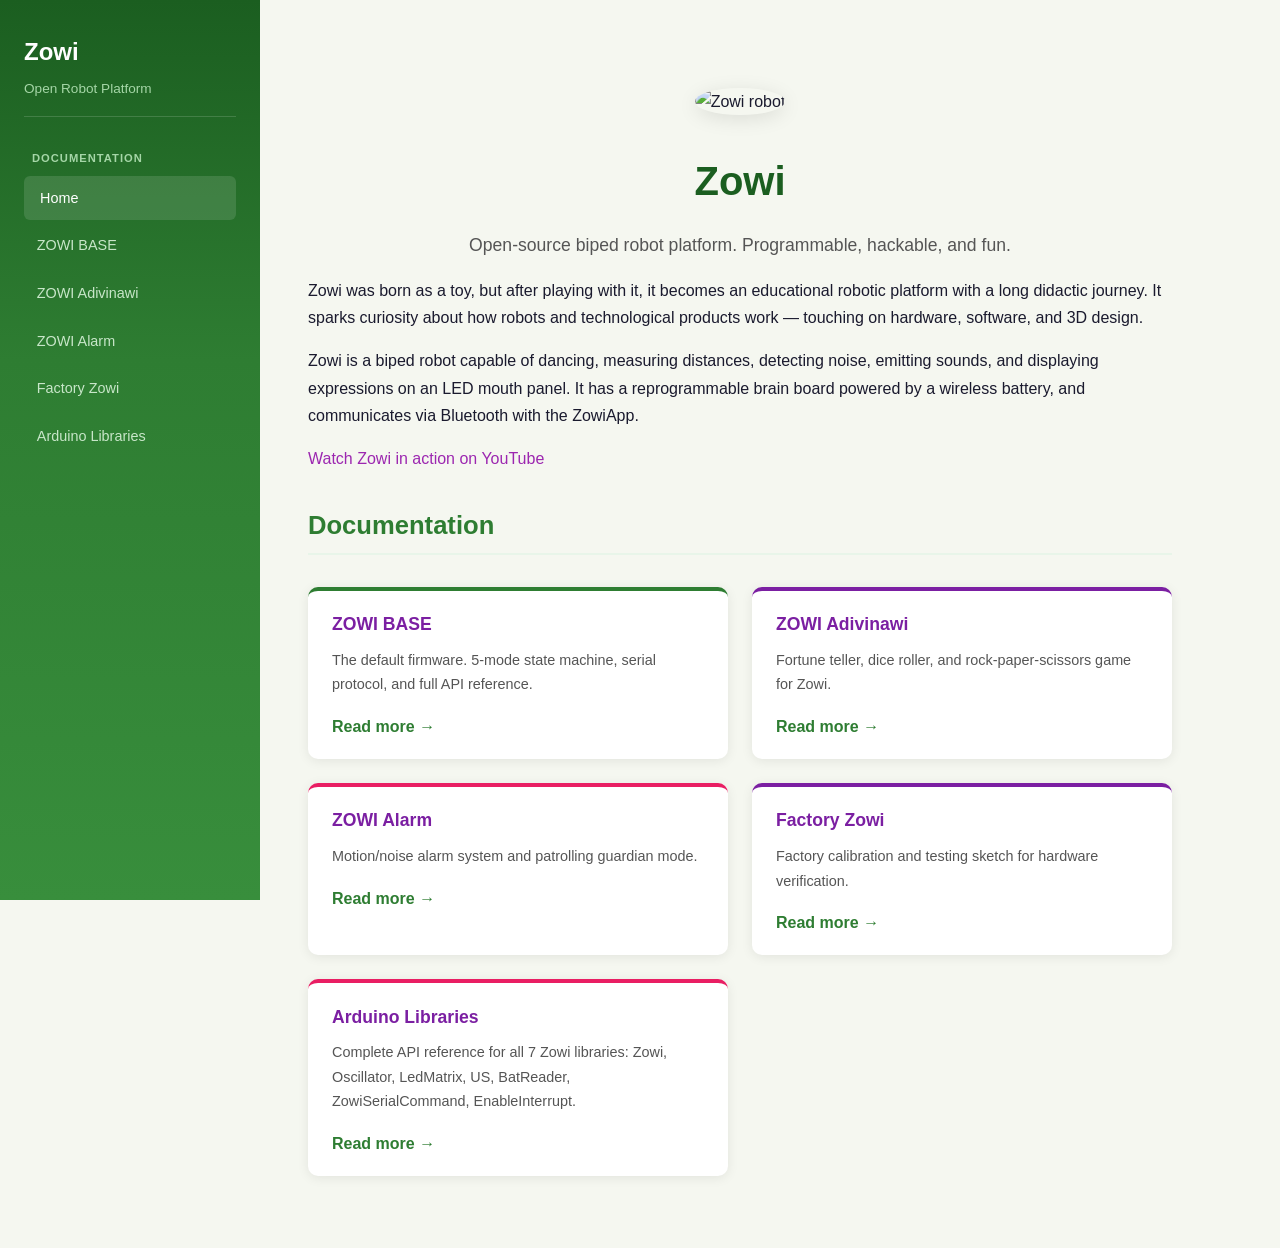
==== docs/index.html @ 165f5072 "Add HTML website pages for Zowi documentation - index.html: landing page with card grid navigation -" ====
<!DOCTYPE html>
<html lang="en">
<head>
  <meta charset="UTF-8">
  <meta name="viewport" content="width=device-width, initial-scale=1.0">
  <title>Zowi — Open Robot Platform</title>
  <link rel="stylesheet" href="css/style.css">
</head>
<body>
  <aside class="sidebar">
    <h1>Zowi</h1>
    <p class="subtitle">Open Robot Platform</p>
    <nav>
      <div class="nav-section">Documentation</div>
      <a href="index.html" class="active">Home</a>
      <a href="zowi-base.html">ZOWI BASE</a>
      <a href="zowi-adivinawi.html">ZOWI Adivinawi</a>
      <a href="zowi-alarm.html">ZOWI Alarm</a>
      <a href="factory-zowi.html">Factory Zowi</a>
      <a href="arduino-libs.html">Arduino Libraries</a>
    </nav>
  </aside>

  <div class="main">
    <div class="hero">
      <img src="https://it-bqcom15-media.s3.amazonaws.com/prod/images/200_200/1/a/9/a/1a9ae51edfd369f598cab125e75906bb2813e4a2.jpg" alt="Zowi robot">
      <h1>Zowi</h1>
      <p>Open-source biped robot platform. Programmable, hackable, and fun.</p>
    </div>

    <p>Zowi was born as a toy, but after playing with it, it becomes an educational robotic platform with a long didactic journey. It sparks curiosity about how robots and technological products work — touching on hardware, software, and 3D design.</p>

    <p>Zowi is a biped robot capable of dancing, measuring distances, detecting noise, emitting sounds, and displaying expressions on an LED mouth panel. It has a reprogrammable brain board powered by a wireless battery, and communicates via Bluetooth with the ZowiApp.</p>

    <p><a href="https://youtu.be/YlPRHd19NHI">Watch Zowi in action on YouTube</a></p>

    <h2>Documentation</h2>

    <div class="card-grid">
      <div class="card">
        <div class="card-body">
          <h3>ZOWI BASE</h3>
          <p>The default firmware. 5-mode state machine, serial protocol, and full API reference.</p>
          <a href="zowi-base.html">Read more →</a>
        </div>
      </div>
      <div class="card purple">
        <div class="card-body">
          <h3>ZOWI Adivinawi</h3>
          <p>Fortune teller, dice roller, and rock-paper-scissors game for Zowi.</p>
          <a href="zowi-adivinawi.html">Read more →</a>
        </div>
      </div>
      <div class="card fuchsia">
        <div class="card-body">
          <h3>ZOWI Alarm</h3>
          <p>Motion/noise alarm system and patrolling guardian mode.</p>
          <a href="zowi-alarm.html">Read more →</a>
        </div>
      </div>
      <div class="card purple">
        <div class="card-body">
          <h3>Factory Zowi</h3>
          <p>Factory calibration and testing sketch for hardware verification.</p>
          <a href="factory-zowi.html">Read more →</a>
        </div>
      </div>
      <div class="card fuchsia">
        <div class="card-body">
          <h3>Arduino Libraries</h3>
          <p>Complete API reference for all 7 Zowi libraries: Zowi, Oscillator, LedMatrix, US, BatReader, ZowiSerialCommand, EnableInterrupt.</p>
          <a href="arduino-libs.html">Read more →</a>
        </div>
      </div>
    </div>
  </div>
</body>
</html>
---- docs/css/style.css ----
:root {
  --green-dark: #1B5E20;
  --green: #2E7D32;
  --green-light: #4CAF50;
  --green-pale: #E8F5E9;
  --purple: #7B1FA2;
  --purple-light: #9C27B0;
  --fuchsia: #E91E63;
  --fuchsia-light: #F8BBD0;
  --text: #1a1a2e;
  --text-light: #555;
  --bg: #f5f7f0;
  --white: #ffffff;
  --shadow: 0 2px 12px rgba(0,0,0,0.08);
}

* {
  margin: 0;
  padding: 0;
  box-sizing: border-box;
}

body {
  font-family: -apple-system, BlinkMacSystemFont, 'Segoe UI', Roboto, Oxygen, sans-serif;
  color: var(--text);
  background: var(--bg);
  line-height: 1.7;
  display: flex;
  min-height: 100vh;
}

/* Sidebar */
.sidebar {
  width: 260px;
  min-height: 100vh;
  background: linear-gradient(180deg, #1B5E20 0%, #2E7D32 40%, #388E3C 100%);
  color: #fff;
  padding: 2rem 1.5rem;
  position: fixed;
  top: 0;
  left: 0;
  overflow-y: auto;
  z-index: 10;
}

.sidebar h1 {
  font-size: 1.5rem;
  margin-bottom: 0.25rem;
  color: #fff;
}

.sidebar .subtitle {
  font-size: 0.85rem;
  color: #A5D6A7;
  margin-bottom: 2rem;
  border-bottom: 1px solid rgba(255,255,255,0.15);
  padding-bottom: 1rem;
}

.sidebar nav a {
  display: block;
  color: #C8E6C9;
  text-decoration: none;
  padding: 0.6rem 0.8rem;
  border-radius: 6px;
  margin-bottom: 0.25rem;
  font-size: 0.9rem;
  transition: all 0.2s;
}

.sidebar nav a:hover,
.sidebar nav a.active {
  background: rgba(255,255,255,0.12);
  color: #fff;
  padding-left: 1rem;
}

.sidebar .nav-section {
  font-size: 0.7rem;
  text-transform: uppercase;
  letter-spacing: 1px;
  color: #A5D6A7;
  margin: 1.5rem 0 0.5rem 0.5rem;
  font-weight: 600;
}

/* Main content */
.main {
  margin-left: 260px;
  flex: 1;
  padding: 2.5rem 3rem;
  max-width: 960px;
}

.main h1 {
  color: var(--green-dark);
  font-size: 2.2rem;
  margin-bottom: 0.5rem;
  border-bottom: 3px solid var(--fuchsia);
  padding-bottom: 0.5rem;
}

.main h2 {
  color: var(--green);
  font-size: 1.6rem;
  margin: 2rem 0 0.75rem;
  border-bottom: 2px solid var(--green-pale);
  padding-bottom: 0.3rem;
}

.main h3 {
  color: var(--purple);
  font-size: 1.2rem;
  margin: 1.5rem 0 0.5rem;
}

.main p {
  margin-bottom: 1rem;
  color: var(--text);
}

.main a {
  color: var(--purple-light);
  text-decoration: none;
}

.main a:hover {
  color: var(--fuchsia);
  text-decoration: underline;
}

.main ul, .main ol {
  margin: 0.5rem 0 1rem 1.5rem;
}

.main li {
  margin-bottom: 0.3rem;
}

.main table {
  width: 100%;
  border-collapse: collapse;
  margin: 1rem 0;
  font-size: 0.9rem;
}

.main th {
  background: var(--green);
  color: #fff;
  padding: 0.6rem 0.8rem;
  text-align: left;
  font-weight: 600;
}

.main td {
  padding: 0.5rem 0.8rem;
  border-bottom: 1px solid #e0e0e0;
}

.main tr:nth-child(even) td {
  background: #f5faf5;
}

.main tr:hover td {
  background: #e8f5e9;
}

.main pre {
  background: #1a1a2e;
  color: #e8e8e8;
  padding: 1rem 1.2rem;
  border-radius: 8px;
  overflow-x: auto;
  font-size: 0.85rem;
  line-height: 1.5;
  margin: 1rem 0;
  border-left: 4px solid var(--fuchsia);
}

.main code {
  font-family: 'Fira Code', 'Cascadia Code', 'Consolas', monospace;
  font-size: 0.85em;
}

.main p code, .main li code {
  background: #f0f7f0;
  color: #2E7D32;
  padding: 0.15em 0.4em;
  border-radius: 3px;
  font-size: 0.85em;
}

.main blockquote {
  border-left: 4px solid var(--purple-light);
  background: #f3e5f5;
  padding: 0.8rem 1rem;
  margin: 1rem 0;
  border-radius: 0 6px 6px 0;
}

.main hr {
  border: none;
  border-top: 1px solid #e0e0e0;
  margin: 2rem 0;
}

.main img {
  max-width: 100%;
  border-radius: 8px;
  margin: 1rem 0;
}

.main .mermaid-container {
  background: #f5faf5;
  border: 1px solid #c8e6c9;
  border-radius: 8px;
  padding: 1.5rem;
  margin: 1.5rem 0;
  text-align: center;
}

/* Cards on index */
.card-grid {
  display: grid;
  grid-template-columns: repeat(auto-fill, minmax(280px, 1fr));
  gap: 1.5rem;
  margin: 2rem 0;
}

.card {
  background: var(--white);
  border-radius: 10px;
  box-shadow: var(--shadow);
  overflow: hidden;
  transition: transform 0.2s, box-shadow 0.2s;
  border-top: 4px solid var(--green);
}

.card:hover {
  transform: translateY(-4px);
  box-shadow: 0 6px 20px rgba(0,0,0,0.12);
}

.card.purple {
  border-top-color: var(--purple);
}

.card.fuchsia {
  border-top-color: var(--fuchsia);
}

.card-body {
  padding: 1.2rem 1.5rem;
}

.card-body h3 {
  margin: 0 0 0.5rem;
  font-size: 1.1rem;
}

.card-body p {
  font-size: 0.9rem;
  color: var(--text-light);
  margin-bottom: 1rem;
}

.card-body a {
  display: inline-block;
  color: var(--green);
  font-weight: 600;
  text-decoration: none;
}

.card-body a:hover {
  color: var(--fuchsia);
}

/* Hero section */
.hero {
  text-align: center;
  padding: 2rem 0 1rem;
}

.hero img {
  max-width: 200px;
  border-radius: 50%;
  box-shadow: 0 4px 20px rgba(0,0,0,0.1);
}

.hero h1 {
  font-size: 2.5rem;
  margin: 1rem 0 0.5rem;
  border: none;
}

.hero p {
  font-size: 1.1rem;
  color: var(--text-light);
  max-width: 600px;
  margin: 0 auto;
}

/* Responsive */
@media (max-width: 768px) {
  body {
    flex-direction: column;
  }
  .sidebar {
    width: 100%;
    min-height: auto;
    position: relative;
    padding: 1rem;
  }
  .main {
    margin-left: 0;
    padding: 1.5rem;
  }
}
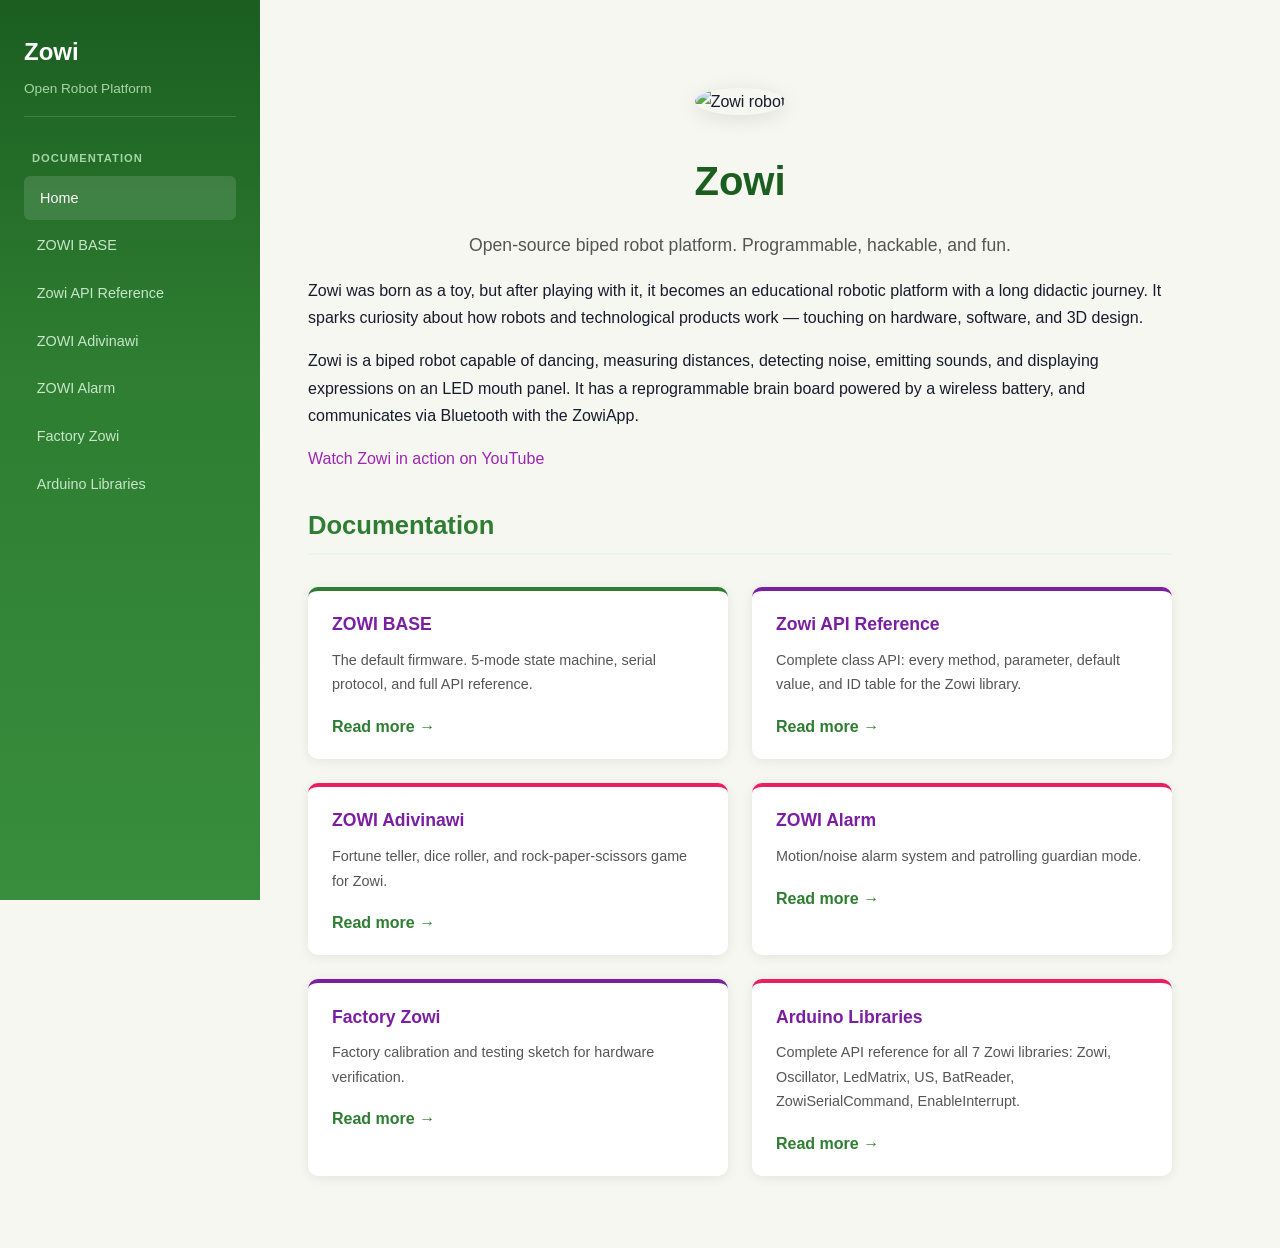
==== commit c87d8a21: "Add Zowi API reference page and update all pages with API link in sidebar" ====
--- a/docs/index.html
+++ b/docs/index.html
@@ -14,6 +14,7 @@
       <div class="nav-section">Documentation</div>
       <a href="index.html" class="active">Home</a>
       <a href="zowi-base.html">ZOWI BASE</a>
+      <a href="zowi-api.html">Zowi API Reference</a>
       <a href="zowi-adivinawi.html">ZOWI Adivinawi</a>
       <a href="zowi-alarm.html">ZOWI Alarm</a>
       <a href="factory-zowi.html">Factory Zowi</a>
@@ -46,6 +47,13 @@
       </div>
       <div class="card purple">
         <div class="card-body">
+          <h3>Zowi API Reference</h3>
+          <p>Complete class API: every method, parameter, default value, and ID table for the Zowi library.</p>
+          <a href="zowi-api.html">Read more →</a>
+        </div>
+      </div>
+      <div class="card fuchsia">
+        <div class="card-body">
           <h3>ZOWI Adivinawi</h3>
           <p>Fortune teller, dice roller, and rock-paper-scissors game for Zowi.</p>
           <a href="zowi-adivinawi.html">Read more →</a>
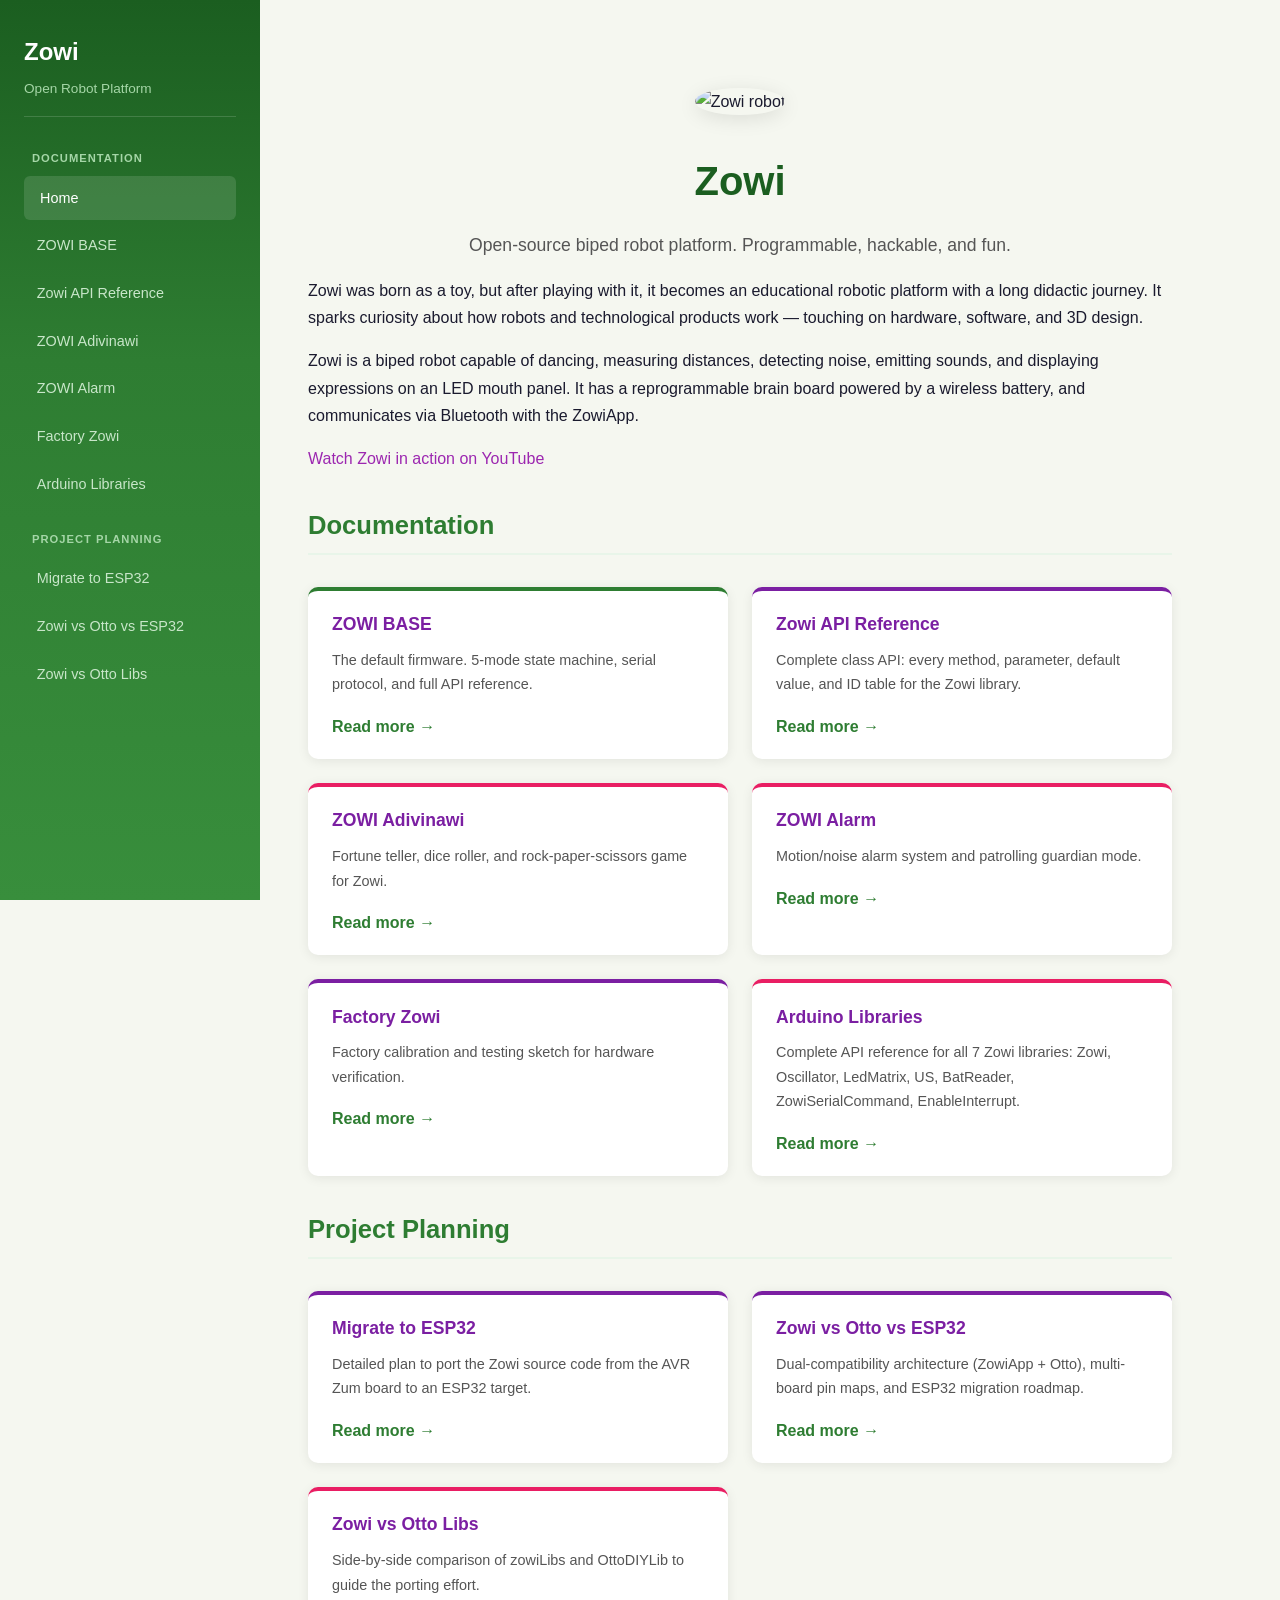
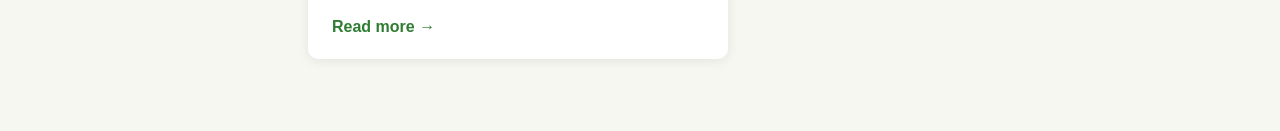
==== commit 6ff370b1: "Add ESP32/Otto planning docs to web and project markdown" ====
--- a/docs/index.html
+++ b/docs/index.html
@@ -19,6 +19,10 @@
       <a href="zowi-alarm.html">ZOWI Alarm</a>
       <a href="factory-zowi.html">Factory Zowi</a>
       <a href="arduino-libs.html">Arduino Libraries</a>
+      <div class="nav-section">Project Planning</div>
+      <a href="migrate-esp32.html">Migrate to ESP32</a>
+      <a href="zowi-vs-otto-esp32.html">Zowi vs Otto vs ESP32</a>
+      <a href="zowi-vs-otto-libs.html">Zowi vs Otto Libs</a>
     </nav>
   </aside>
 
@@ -81,6 +85,32 @@
         </div>
       </div>
     </div>
+
+    <h2>Project Planning</h2>
+
+    <div class="card-grid">
+      <div class="card purple">
+        <div class="card-body">
+          <h3>Migrate to ESP32</h3>
+          <p>Detailed plan to port the Zowi source code from the AVR Zum board to an ESP32 target.</p>
+          <a href="migrate-esp32.html">Read more →</a>
+        </div>
+      </div>
+      <div class="card purple">
+        <div class="card-body">
+          <h3>Zowi vs Otto vs ESP32</h3>
+          <p>Dual-compatibility architecture (ZowiApp + Otto), multi-board pin maps, and ESP32 migration roadmap.</p>
+          <a href="zowi-vs-otto-esp32.html">Read more →</a>
+        </div>
+      </div>
+      <div class="card fuchsia">
+        <div class="card-body">
+          <h3>Zowi vs Otto Libs</h3>
+          <p>Side-by-side comparison of zowiLibs and OttoDIYLib to guide the porting effort.</p>
+          <a href="zowi-vs-otto-libs.html">Read more →</a>
+        </div>
+      </div>
+    </div>
   </div>
 </body>
 </html>
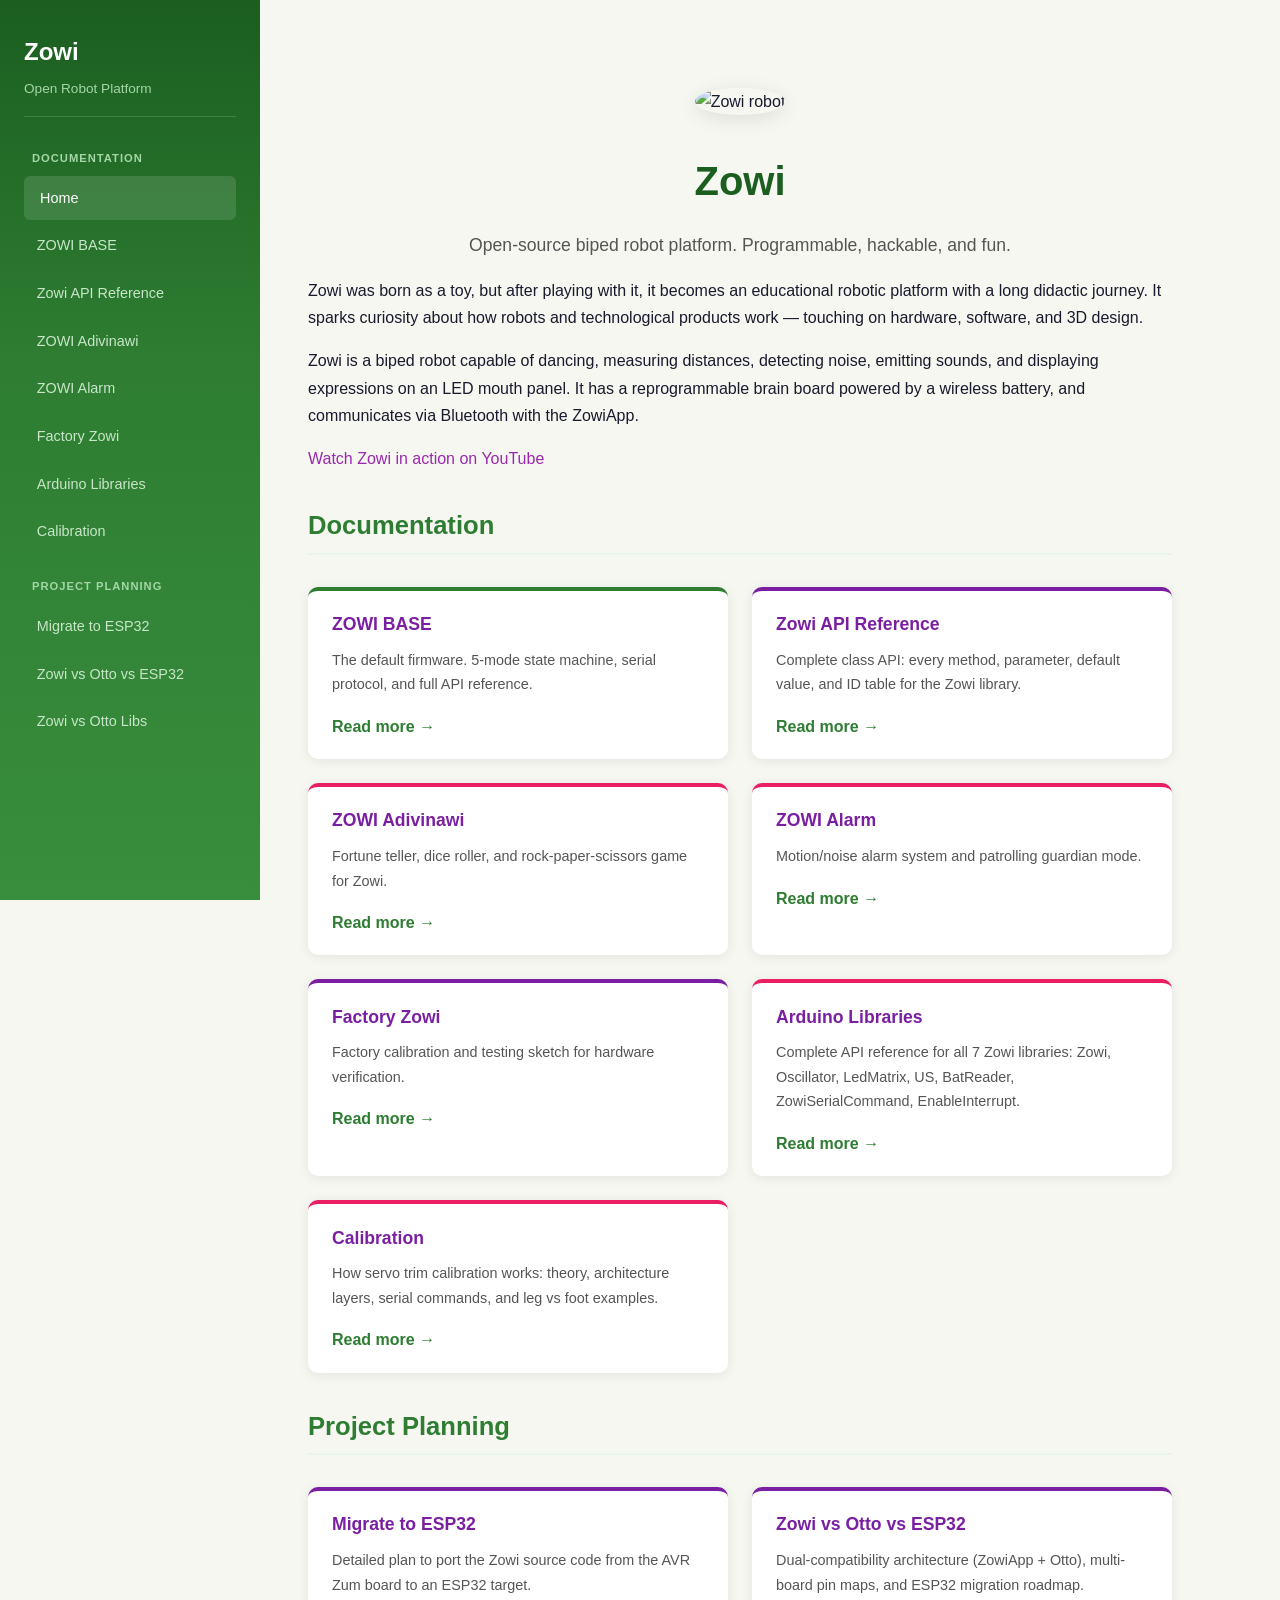
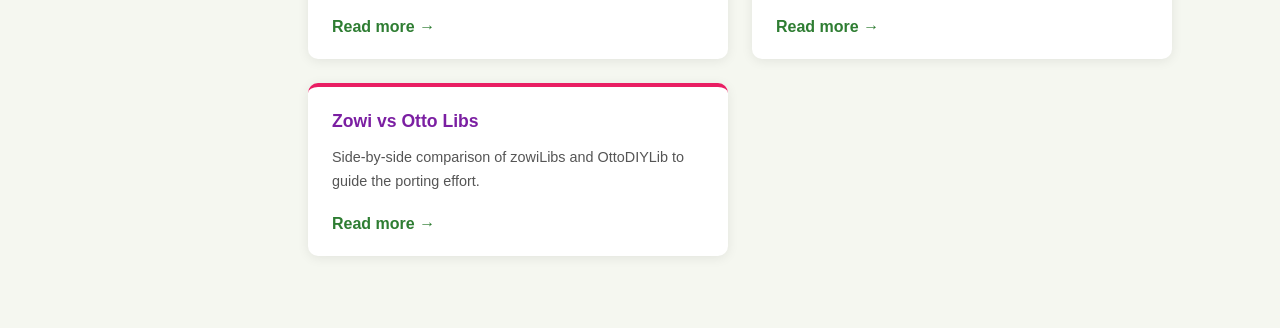
==== commit 48c0d44d: "Add calibration documentation page and menu item to docs web" ====
--- a/docs/index.html
+++ b/docs/index.html
@@ -19,6 +19,7 @@
       <a href="zowi-alarm.html">ZOWI Alarm</a>
       <a href="factory-zowi.html">Factory Zowi</a>
       <a href="arduino-libs.html">Arduino Libraries</a>
+      <a href="calibration.html">Calibration</a>
       <div class="nav-section">Project Planning</div>
       <a href="migrate-esp32.html">Migrate to ESP32</a>
       <a href="zowi-vs-otto-esp32.html">Zowi vs Otto vs ESP32</a>
@@ -84,6 +85,13 @@
           <a href="arduino-libs.html">Read more →</a>
         </div>
       </div>
+      <div class="card fuchsia">
+        <div class="card-body">
+          <h3>Calibration</h3>
+          <p>How servo trim calibration works: theory, architecture layers, serial commands, and leg vs foot examples.</p>
+          <a href="calibration.html">Read more →</a>
+        </div>
+      </div>
     </div>
 
     <h2>Project Planning</h2>
